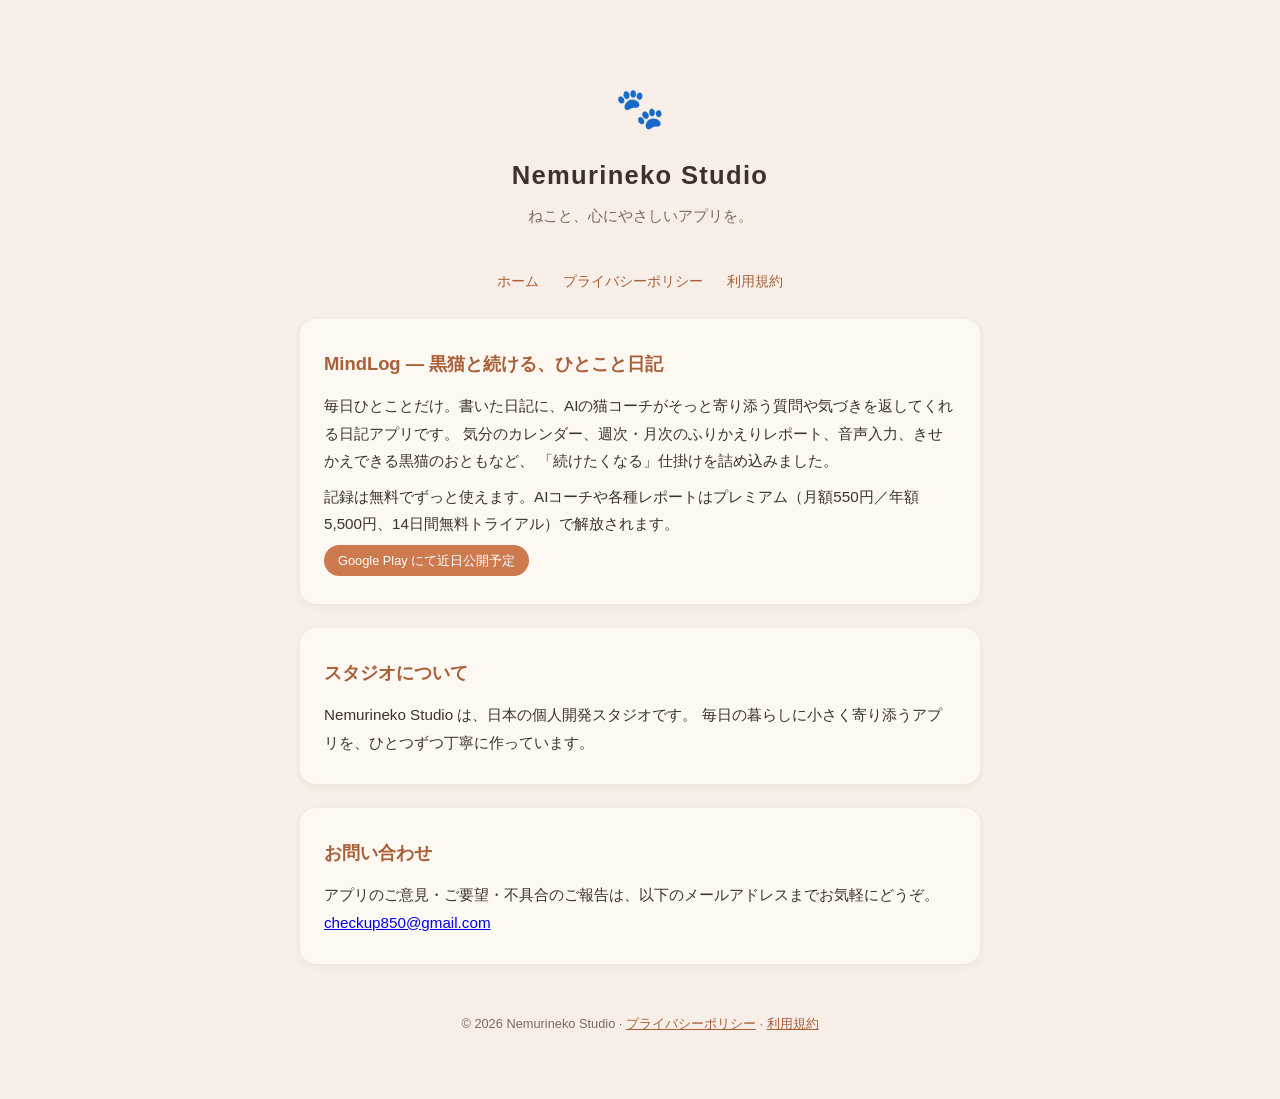
==== index.html @ 32cac33c "Nemurineko Studio サイト初版: スタジオ紹介・プライバシーポリシー・利用規約" ====
<!DOCTYPE html>
<html lang="ja">
<head>
<meta charset="UTF-8">
<meta name="viewport" content="width=device-width, initial-scale=1">
<title>Nemurineko Studio</title>
<meta name="description" content="Nemurineko Studio — 黒猫と続けるAI日記アプリ「MindLog」を開発する個人スタジオ">
<link rel="stylesheet" href="style.css">
</head>
<body>
<div class="wrap">
  <header class="site">
    <div class="paw">🐾</div>
    <h1>Nemurineko Studio</h1>
    <p class="tagline">ねこと、心にやさしいアプリを。</p>
  </header>

  <nav class="site">
    <a href="./">ホーム</a>
    <a href="privacy.html">プライバシーポリシー</a>
    <a href="terms.html">利用規約</a>
  </nav>

  <div class="card">
    <h2>MindLog — 黒猫と続ける、ひとこと日記</h2>
    <p>
      毎日ひとことだけ。書いた日記に、AIの猫コーチがそっと寄り添う質問や気づきを返してくれる日記アプリです。
      気分のカレンダー、週次・月次のふりかえりレポート、音声入力、きせかえできる黒猫のおともなど、
      「続けたくなる」仕掛けを詰め込みました。
    </p>
    <p style="margin-top: 8px;">
      記録は無料でずっと使えます。AIコーチや各種レポートはプレミアム（月額550円／年額5,500円、14日間無料トライアル）で解放されます。
    </p>
    <span class="badge">Google Play にて近日公開予定</span>
  </div>

  <div class="card">
    <h2>スタジオについて</h2>
    <p>
      Nemurineko Studio は、日本の個人開発スタジオです。
      毎日の暮らしに小さく寄り添うアプリを、ひとつずつ丁寧に作っています。
    </p>
  </div>

  <div class="card">
    <h2>お問い合わせ</h2>
    <p>アプリのご意見・ご要望・不具合のご報告は、以下のメールアドレスまでお気軽にどうぞ。</p>
    <p><a href="mailto:checkup850@gmail.com">checkup850@gmail.com</a></p>
  </div>

  <footer class="site">
    <p>© 2026 Nemurineko Studio ·
      <a href="privacy.html">プライバシーポリシー</a> ·
      <a href="terms.html">利用規約</a>
    </p>
  </footer>
</div>
</body>
</html>
---- style.css ----
:root {
  --bg: #f7efe7;
  --card: #fdf8f2;
  --ink: #3d322b;
  --sub: #7a6a5e;
  --accent: #cc7a4e;
  --accent-dark: #a95f37;
}
* { margin: 0; padding: 0; box-sizing: border-box; }
body {
  font-family: "Hiragino Kaku Gothic ProN", "Hiragino Sans", "Noto Sans JP", "Yu Gothic", sans-serif;
  background: var(--bg);
  color: var(--ink);
  line-height: 1.8;
}
.wrap { max-width: 720px; margin: 0 auto; padding: 32px 20px 64px; }
header.site { text-align: center; padding: 40px 0 24px; }
header.site .paw { font-size: 40px; }
header.site h1 { font-size: 1.6rem; letter-spacing: 0.05em; margin-top: 8px; }
header.site p.tagline { color: var(--sub); font-size: 0.95rem; margin-top: 4px; }
nav.site { text-align: center; margin: 16px 0 8px; font-size: 0.9rem; }
nav.site a { color: var(--accent-dark); text-decoration: none; margin: 0 10px; }
nav.site a:hover { text-decoration: underline; }
.card {
  background: var(--card);
  border-radius: 16px;
  padding: 28px 24px;
  margin-top: 24px;
  box-shadow: 0 2px 8px rgba(61, 50, 43, 0.06);
}
.card h2 { font-size: 1.15rem; margin-bottom: 12px; color: var(--accent-dark); }
.card h3 { font-size: 1rem; margin: 20px 0 6px; }
.card p, .card li { font-size: 0.95rem; color: var(--ink); }
.card ul, .card ol { padding-left: 1.4em; margin: 8px 0; }
.card table { border-collapse: collapse; width: 100%; margin: 12px 0; font-size: 0.9rem; }
.card th, .card td { border: 1px solid #e2d5c8; padding: 8px 10px; text-align: left; }
.card th { background: #f1e5d8; }
.updated { color: var(--sub); font-size: 0.85rem; margin-bottom: 16px; }
footer.site { text-align: center; color: var(--sub); font-size: 0.8rem; margin-top: 48px; }
footer.site a { color: var(--accent-dark); }
.badge {
  display: inline-block; background: var(--accent); color: #fff;
  border-radius: 999px; padding: 4px 14px; font-size: 0.8rem; margin-top: 8px;
}
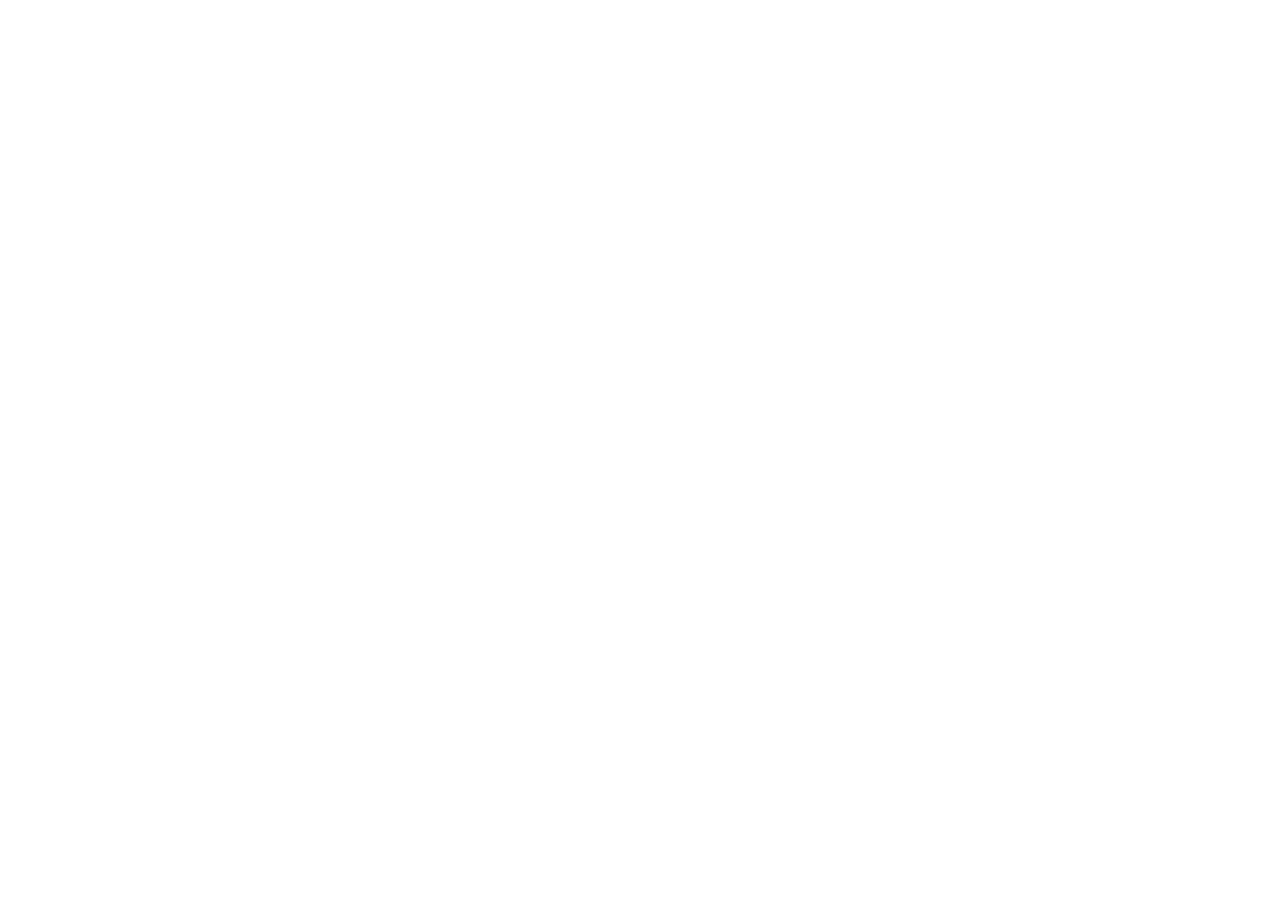
==== commit 39acf83e: "新サイト(nemurineko-studio.github.io)への移転リダイレクトに置換 Co-Authored-By: Claude Fable 5 <noreply@anthropic.com" ====
--- a/index.html
+++ b/index.html
@@ -2,58 +2,12 @@
 <html lang="ja">
 <head>
 <meta charset="UTF-8">
-<meta name="viewport" content="width=device-width, initial-scale=1">
-<title>Nemurineko Studio</title>
-<meta name="description" content="Nemurineko Studio — 黒猫と続けるAI日記アプリ「MindLog」を開発する個人スタジオ">
-<link rel="stylesheet" href="style.css">
+<meta name="robots" content="noindex">
+<meta http-equiv="refresh" content="0; url=https://nemurineko-studio.github.io/">
+<title>移転しました | Nemurineko Studio</title>
+<link rel="canonical" href="https://nemurineko-studio.github.io/">
 </head>
 <body>
-<div class="wrap">
-  <header class="site">
-    <div class="paw">🐾</div>
-    <h1>Nemurineko Studio</h1>
-    <p class="tagline">ねこと、心にやさしいアプリを。</p>
-  </header>
-
-  <nav class="site">
-    <a href="./">ホーム</a>
-    <a href="privacy.html">プライバシーポリシー</a>
-    <a href="terms.html">利用規約</a>
-  </nav>
-
-  <div class="card">
-    <h2>MindLog — 黒猫と続ける、ひとこと日記</h2>
-    <p>
-      毎日ひとことだけ。書いた日記に、AIの猫コーチがそっと寄り添う質問や気づきを返してくれる日記アプリです。
-      気分のカレンダー、週次・月次のふりかえりレポート、音声入力、きせかえできる黒猫のおともなど、
-      「続けたくなる」仕掛けを詰め込みました。
-    </p>
-    <p style="margin-top: 8px;">
-      記録は無料でずっと使えます。AIコーチや各種レポートはプレミアム（月額550円／年額5,500円、14日間無料トライアル）で解放されます。
-    </p>
-    <span class="badge">Google Play にて近日公開予定</span>
-  </div>
-
-  <div class="card">
-    <h2>スタジオについて</h2>
-    <p>
-      Nemurineko Studio は、日本の個人開発スタジオです。
-      毎日の暮らしに小さく寄り添うアプリを、ひとつずつ丁寧に作っています。
-    </p>
-  </div>
-
-  <div class="card">
-    <h2>お問い合わせ</h2>
-    <p>アプリのご意見・ご要望・不具合のご報告は、以下のメールアドレスまでお気軽にどうぞ。</p>
-    <p><a href="mailto:checkup850@gmail.com">checkup850@gmail.com</a></p>
-  </div>
-
-  <footer class="site">
-    <p>© 2026 Nemurineko Studio ·
-      <a href="privacy.html">プライバシーポリシー</a> ·
-      <a href="terms.html">利用規約</a>
-    </p>
-  </footer>
-</div>
+<p>サイトは <a href="https://nemurineko-studio.github.io/">https://nemurineko-studio.github.io/</a> に移転しました。自動的に移動します。</p>
 </body>
 </html>
